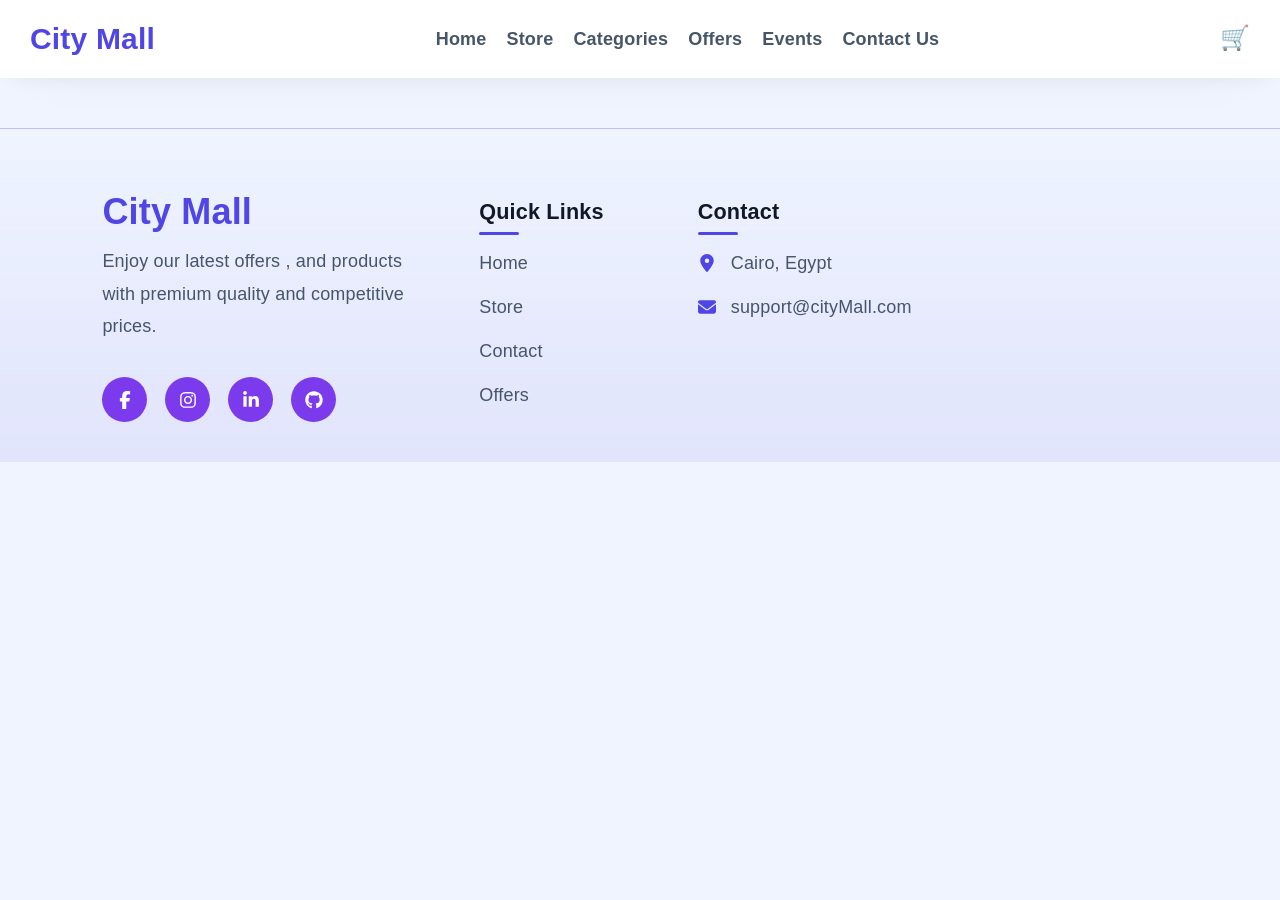
==== categories.html @ dbc6b51e "Update mall website" ====
<!doctype html>
<html lang="en" dir="ltr">
  <head>
    <meta charset="UTF-8" />
    <meta name="viewport" content="width=device-width, initial-scale=1.0" />
    <title>City Mall</title>
    <link rel="stylesheet" href="global.css" />
    <link rel="stylesheet" href="index.css">
    <link rel="icon" href="assets/logo.png" />
  </head>

  <body>
    <header>
      <nav class="navbar">
        <div class="logo"><h1>City Mall</h1></div>
        <ul>
            <li><a href="index.html" class="active">Home</a></li>
            <li><a href="Store.html">Store</a></li>
            <li><a href="Categories.html">Categories</a></li>
            <li><a href="Offers.html">Offers</a></li>
            <li><a href="Events.html">Events</a></li>
            <li><a href="contact.html"> Contact Us</a></li>
        </ul>
        <div><button class="cart-icon">🛒</button></div>
      </nav>
    </header>
    <!-- main -->
    <footer class="footer">
      <div class="footer-container">
        <div class="footer-col about">
          <h2 class="logo">City Mall</h2>
          <p>
            Enjoy our latest offers , and products with premium quality and
            competitive prices.
          </p>
          <div class="social-icons">
            <a href="#"
              ><svg
                stroke="currentColor"
                fill="currentColor"
                stroke-width="0"
                viewBox="0 0 320 512"
                height="1em"
                width="1em"
                xmlns="http://www.w3.org/2000/svg"
              >
                <path
                  d="M80 299.3V512H196V299.3h86.5l18-97.8H196V166.9c0-51.7 20.3-71.5 72.7-71.5c16.3 0 29.4 .4 37 1.2V7.9C291.4 4 256.4 0 236.2 0C129.3 0 80 50.5 80 159.4v42.1H14v97.8H80z"
                ></path></svg></a
            ><a href="#"
              ><svg
                stroke="currentColor"
                fill="currentColor"
                stroke-width="0"
                viewBox="0 0 448 512"
                height="1em"
                width="1em"
                xmlns="http://www.w3.org/2000/svg"
              >
                <path
                  d="M224.1 141c-63.6 0-114.9 51.3-114.9 114.9s51.3 114.9 114.9 114.9S339 319.5 339 255.9 287.7 141 224.1 141zm0 189.6c-41.1 0-74.7-33.5-74.7-74.7s33.5-74.7 74.7-74.7 74.7 33.5 74.7 74.7-33.6 74.7-74.7 74.7zm146.4-194.3c0 14.9-12 26.8-26.8 26.8-14.9 0-26.8-12-26.8-26.8s12-26.8 26.8-26.8 26.8 12 26.8 26.8zm76.1 27.2c-1.7-35.9-9.9-67.7-36.2-93.9-26.2-26.2-58-34.4-93.9-36.2-37-2.1-147.9-2.1-184.9 0-35.8 1.7-67.6 9.9-93.9 36.1s-34.4 58-36.2 93.9c-2.1 37-2.1 147.9 0 184.9 1.7 35.9 9.9 67.7 36.2 93.9s58 34.4 93.9 36.2c37 2.1 147.9 2.1 184.9 0 35.9-1.7 67.7-9.9 93.9-36.2 26.2-26.2 34.4-58 36.2-93.9 2.1-37 2.1-147.8 0-184.8zM398.8 388c-7.8 19.6-22.9 34.7-42.6 42.6-29.5 11.7-99.5 9-132.1 9s-102.7 2.6-132.1-9c-19.6-7.8-34.7-22.9-42.6-42.6-11.7-29.5-9-99.5-9-132.1s-2.6-102.7 9-132.1c7.8-19.6 22.9-34.7 42.6-42.6 29.5-11.7 99.5-9 132.1-9s102.7-2.6 132.1 9c19.6 7.8 34.7 22.9 42.6 42.6 11.7 29.5 9 99.5 9 132.1s2.7 102.7-9 132.1z"
                ></path></svg></a
            ><a href="#"
              ><svg
                stroke="currentColor"
                fill="currentColor"
                stroke-width="0"
                viewBox="0 0 448 512"
                height="1em"
                width="1em"
                xmlns="http://www.w3.org/2000/svg"
              >
                <path
                  d="M100.28 448H7.4V148.9h92.88zM53.79 108.1C24.09 108.1 0 83.5 0 53.8a53.79 53.79 0 0 1 107.58 0c0 29.7-24.1 54.3-53.79 54.3zM447.9 448h-92.68V302.4c0-34.7-.7-79.2-48.29-79.2-48.29 0-55.69 37.7-55.69 76.7V448h-92.78V148.9h89.08v40.8h1.3c12.4-23.5 42.69-48.3 87.88-48.3 94 0 111.28 61.9 111.28 142.3V448z"
                ></path></svg></a
            ><a href="#"
              ><svg
                stroke="currentColor"
                fill="currentColor"
                stroke-width="0"
                viewBox="0 0 496 512"
                height="1em"
                width="1em"
                xmlns="http://www.w3.org/2000/svg"
              >
                <path
                  d="M165.9 397.4c0 2-2.3 3.6-5.2 3.6-3.3.3-5.6-1.3-5.6-3.6 0-2 2.3-3.6 5.2-3.6 3-.3 5.6 1.3 5.6 3.6zm-31.1-4.5c-.7 2 1.3 4.3 4.3 4.9 2.6 1 5.6 0 6.2-2s-1.3-4.3-4.3-5.2c-2.6-.7-5.5.3-6.2 2.3zm44.2-1.7c-2.9.7-4.9 2.6-4.6 4.9.3 2 2.9 3.3 5.9 2.6 2.9-.7 4.9-2.6 4.6-4.6-.3-1.9-3-3.2-5.9-2.9zM244.8 8C106.1 8 0 113.3 0 252c0 110.9 69.8 205.8 169.5 239.2 12.8 2.3 17.3-5.6 17.3-12.1 0-6.2-.3-40.4-.3-61.4 0 0-70 15-84.7-29.8 0 0-11.4-29.1-27.8-36.6 0 0-22.9-15.7 1.6-15.4 0 0 24.9 2 38.6 25.8 21.9 38.6 58.6 27.5 72.9 20.9 2.3-16 8.8-27.1 16-33.7-55.9-6.2-112.3-14.3-112.3-110.5 0-27.5 7.6-41.3 23.6-58.9-2.6-6.5-11.1-33.3 2.6-67.9 20.9-6.5 69 27 69 27 20-5.6 41.5-8.5 62.8-8.5s42.8 2.9 62.8 8.5c0 0 48.1-33.6 69-27 13.7 34.7 5.2 61.4 2.6 67.9 16 17.7 25.8 31.5 25.8 58.9 0 96.5-58.9 104.2-114.8 110.5 9.2 7.9 17 22.9 17 46.4 0 33.7-.3 75.4-.3 83.6 0 6.5 4.6 14.4 17.3 12.1C428.2 457.8 496 362.9 496 252 496 113.3 383.5 8 244.8 8zM97.2 352.9c-1.3 1-1 3.3.7 5.2 1.6 1.6 3.9 2.3 5.2 1 1.3-1 1-3.3-.7-5.2-1.6-1.6-3.9-2.3-5.2-1zm-10.8-8.1c-.7 1.3.3 2.9 2.3 3.9 1.6 1 3.6.7 4.3-.7.7-1.3-.3-2.9-2.3-3.9-2-.6-3.6-.3-4.3.7zm32.4 35.6c-1.6 1.3-1 4.3 1.3 6.2 2.3 2.3 5.2 2.6 6.5 1 1.3-1.3.7-4.3-1.3-6.2-2.2-2.3-5.2-2.6-6.5-1zm-11.4-14.7c-1.6 1-1.6 3.6 0 5.9 1.6 2.3 4.3 3.3 5.6 2.3 1.6-1.3 1.6-3.9 0-6.2-1.4-2.3-4-3.3-5.6-2z"
                ></path></svg></a>
          </div>
        </div>
        <div class="footer-col">
          <h3>Quick Links</h3>
          <ul>
            <li><a href="index.html">Home</a></li>
            <li><a href="Store.html">Store</a></li>
            <li><a href="contact.html">Contact</a></li>
            <li><a href="Offers.html">Offers</a></li>
          </ul>
        </div>
        <div class="footer-col">
          <h3>Contact</h3>
          <ul class="contact-info">
            <li>
              <svg
                stroke="currentColor"
                fill="currentColor"
                stroke-width="0"
                viewBox="0 0 384 512"
                height="1em"
                width="1em"
                xmlns="http://www.w3.org/2000/svg"
              >
                <path
                  d="M215.7 499.2C267 435 384 279.4 384 192C384 86 298 0 192 0S0 86 0 192c0 87.4 117 243 168.3 307.2c12.3 15.3 35.1 15.3 47.4 0zM192 128a64 64 0 1 1 0 128 64 64 0 1 1 0-128z">
                </path></svg>Cairo, Egypt
            </li>
            <li>
              <svg
                stroke="currentColor"
                fill="currentColor"
                stroke-width="0"
                viewBox="0 0 512 512"
                height="1em"
                width="1em"
                xmlns="http://www.w3.org/2000/svg">
                <path d="M48 64C21.5 64 0 85.5 0 112c0 15.1 7.1 29.3 19.2 38.4L236.8 313.6c11.4 8.5 27 8.5 38.4 0L492.8 150.4c12.1-9.1 19.2-23.3 19.2-38.4c0-26.5-21.5-48-48-48L48 64zM0 176L0 384c0 35.3 28.7 64 64 64l384 0c35.3 0 64-28.7 64-64l0-208L294.4 339.2c-22.8 17.1-54 17.1-76.8 0L0 176z">
                </path>
              </svg>
                support@cityMall.com
            </li>
          </ul>
        </div>
      </div>
    </footer>
  </body>
</html>
---- global.css ----
:root {
  --primary: #4F46E5;
  --secondary: #2563EB;
  --accent: #7C3AED;
  --accent-soft: #EEF2FF;
  --accent-bg: rgba(79, 70, 229, 0.14);
  --accent-border: rgba(79, 70, 229, 0.22);

  --text: #475569;
  --text-h: #111827;
  --bg: #eff4ff;
  --surface-bg: #ffffff;
  --surface-strong: #f8fafc;
  --muted: #64748b;
  --border: rgba(15, 23, 42, 0.12);

  --shadow: rgba(15, 23, 42, 0.08) 0 24px 50px -32px, rgba(15, 23, 42, 0.06) 0 10px 18px -10px;

  --sans: "Inter", sans-serif;
  font: 18px/145% var(--sans);
  letter-spacing: 0.18px;
  color-scheme: light;
  color: var(--text);
  background: var(--bg);
  font-synthesis: none;
  text-rendering: optimizeLegibility;
  -webkit-font-smoothing: antialiased;
  -moz-osx-font-smoothing: grayscale;
}

@media (max-width: 1024px) {
 :root {
   font-size: 16px;   
 }
}

@media (prefers-color-scheme: dark) {
  :root {
    --text: #cbd5e1;
    --text-h: #f8fafc;
    --bg: #0f172a;
    --surface-bg: #111827;
    --surface-strong: #1e293b;
    --border: rgba(148, 163, 184, 0.18);
    --accent: #818cf8;
    --accent-soft: #111827;
    --accent-bg: rgba(129, 140, 248, 0.14);
    --accent-border: rgba(129, 140, 248, 0.22);
    --shadow: rgba(15, 23, 42, 0.35) 0 14px 28px -12px, rgba(15, 23, 42, 0.22) 0 8px 18px -8px;
  }
  #social .button-icon {
    filter: invert(1) brightness(2);
  }
}

*,
*::before,
*::after {
  margin: 0;
  padding: 0;
  box-sizing: border-box;
}
html{
    scroll-behavior: smooth;
}
body {
  min-height: 100vh;
  background: var(--bg);
  color: var(--text);
  font-family: var(--sans);

}
html, body {
    overflow-x: hidden;
}
main {
  min-height: 80vh;
  width: 100%;
  display: flex;
  flex-direction: column;
  align-items: center;
  background: var(--bg);
}


img {
  max-width: 100%;
  display: block;
}

button {
  font: inherit;
  border: none;
  background: none;
  cursor: pointer;
}

ul {
  list-style: none;
  display: flex;
}
a {
  text-decoration: none;
  color: inherit;
}

/* navbar */
.navbar{
    position: sticky;
    top: 0;
    left: 0;
    width: 100%;
    display: flex;
    justify-content: space-between;
    align-items: center;
    padding: 25px 30px;
    background-color: var(--surface-bg);
    box-shadow: var(--shadow);
    z-index: 999;
}

.navbar ul{
    list-style-type: none;
    display: flex;
    gap: 20px;
}
.navbar .logo h1{
    font-weight: bold;
    font-size: 30px;
    color: var(--primary);
}
.navbar a{
    position: relative;
    text-decoration: none;
    color: var(--text);
    font-weight: bold;
    transition: color 0.3s ease-in-out;
}
.navbar a::before{
    content: "";
    display: block;
    width: 0;
    height: 2px;
    position: absolute;
    bottom: -5px;
    left: 0;
    background-color: var(--text-h);
    transition: width 0.3s ease-in-out;
}
.navbar a:hover::before{
    width: 100%;
}
.navbar a:hover{
    color: var(--text-h);
}
.cart-icon{
    font-size: 24px;
    cursor: pointer;
    transition: all 0.3s ease-in-out;
}
.cart-icon:hover{
    rotate: 15deg;
    scale: 1.1;
    translate: 0 -5px;
    filter: brightness(1.1);
}
@media (max-width: 500px) {
    .navbar {
        flex-direction: column;
        gap: 15px;
        padding: 20px;
    }

    .navbar ul {
        flex-wrap: wrap;
        justify-content: center;
        gap: 12px;
    }

    .navbar .logo h1 {
        font-size: 1.8rem;
    }
}
/* footer */
.footer{
    margin-top:50px;
    background:linear-gradient(
        180deg,
        var(--bg),
        rgba(59,40,204,.08)
    );
    width: 100%;
    border-top:1px solid var(--accent-border);
    padding:70px 8% 40px;
}
@media screen and (min-width:1024px) {
    .footer-container{
        max-width:1400px;
        margin:auto;
        display:grid;
        grid-template-columns:2fr 1fr 1fr 1.3fr;
        gap:60px;
    }
    
}



.footer-col{
    display:flex;
    flex-direction:column;
}

.footer-col h3{
    color:var(--text-h);
    margin-bottom:25px;
    font-size:1.2rem;
    position:relative;

}

.footer-col h3::after{
    content:"";
    width:40px;
    height:3px;
    background:var(--primary);
    position:absolute;
    left:0;
    bottom:-10px;
    border-radius:10px;
}

.about p{
    margin-top:20px;
    line-height:1.8;
    max-width:350px;
}

.logo{
    color:var(--primary);
    font-size:2rem;
}

.footer-col ul{
    display:flex;
    flex-direction:column;
    gap:18px;
    list-style:none;
}

.footer-col a{
    text-decoration:none;
    color:var(--text);
    transition:.3s;
    width:fit-content;
}

.footer-col a::before{
    display:none;
}

.footer-col a:hover{
    color:var(--primary);
    transform:translateX(8px);
}

.social-icons{
    display:flex;
    gap:18px;
    margin-top:35px;
}

.social-icons a{
    width:45px;
    height:45px;
    display:flex;
    justify-content:center;
    align-items:center;
    border-radius:50%;
    background:var(--accent);
    color:var(--surface-bg);
    transition:.35s;
    font-size:18px;
}

.social-icons a:hover{
    background:var(--primary);
    color:white;
    transform:translateY(-8px) rotate(8deg);
    box-shadow:var(--shadow);
}

.contact-info li{
    display:flex;
    align-items:center;
    gap:15px;
    color:var(--text);
}

.contact-info svg{
    color:var(--primary);
    font-size:18px;
}

.copyright{
    padding:22px;
    text-align:center;
    border-top:1px solid var(--accent-border);
    background:var(--bg);
    color:var(--text);
}
---- index.css ----
.hero{
    min-height: 70vh;
    display: flex;
    flex-direction: column;
    align-items: center;
    justify-content: center;
    gap: 1rem;
    background: url("mall.webp");
    background-size: cover;
    background-position: center;
    width: 100%;
    color: var(--text-h);
    
}

.hero-text {
    background-color: var(--bg);
    padding: 30px 40px;
    border-radius: 2rem;
    line-height: 1.6;

}

.btn{
    background-color: var(--secondary);
    padding: 10px 20px;
    border-radius: 4rem;
    transition: all .3s ease-in-out;

}
.btn:hover{
    background-color: var(--primary);
    translate: 0 -5px;
    scale: 1.1;
}
/* ===== Sections ===== */
.brands {
    padding: 80px 0;
    background: var(--surface-strong);
    text-align: center;
}

.brands h2 {
    color: var(--text-h);
    margin-bottom: .5rem;
}

.brands p {
    color: var(--muted);
    margin-bottom: 3rem;
}

.slider {
    overflow-x: hidden;
    position: relative;
    padding-top: 1rem;
    margin: 1rem auto;
}

.brand-logos {
    display: flex;
    /* width: max-content; */
    gap: 1.5rem;

    animation: scroll 20s linear infinite;
}

.brand-logo {
    width: 300px;
    height: 180px;

    flex-shrink: 0;

    display: flex;
    justify-content: center;
    align-items: center;

    background: var(--surface-bg);
    border: 1px solid var(--border);
    border-radius: 20px;
    box-shadow: var(--shadow);

    transition: .3s;
}

.brand-logo:hover {
    transform: translateY(-6px);
    border-color: var(--accent);
}

.brand-logo img {
    width: 80px;
    height: 80px;
    object-fit: contain;
}

@keyframes scroll {
    from {
        transform: translateX(0);
    }

    to {
        transform: translateX(-50%);
    }
}/* video section */
.video-section{
    padding: 80px 10%;
    text-align: center;
    display: flex;
    flex-direction: column;
    align-items: center;
    gap: 1rem;
    background: var(--surface-bg);
}
video {
    width: 100%;
    max-width: 800px;
    border-radius: 20px;
    box-shadow: var(--shadow);
    margin-bottom: 1rem;}
/* sections */


.featured-stores,
.offers-preview,
.offers-grid,
.events-preview{
    padding: 30px 0;
    text-align: center;

}
.featured-stores h2,
.offers-preview h2,
.events-preview h2{
    color: var(--text-h);
    margin-bottom: 1rem;
}
/* cards */

.stores-grid,
.offers-grid,
.events-grid {
    display: flex;
    flex-wrap: wrap;
    justify-content: center;
    width: clamp(300px, 100%, 1200px);
    gap: 25px;
    margin: 0 auto ;
    margin-top: 40px;
}

.store-card,
.offer-card,
.event-card {
    background: var(--surface-strong);
    border-radius: 15px;
    padding: 20px;
    text-align: center;
    box-shadow: var(--shadow);
    transition: .3s;
}

.store-card:hover,
.offer-card:hover,
.event-card:hover {
    transform: translateY(-8px);
}

.store-card img {
    width: 100%;
    height: 220px;
    object-fit: cover;
    border-radius: 10px;
}
/* additions */
.discount{
    color: var(--accent);
    font-size: 1.2rem;
    text-decoration: line-through;
}

/* ::after */
.featured-stores::after,
.offers-preview::after{
    content: "";
    display: block;
    width: 40%;
    height: .1rem;
    background-color: var(--primary);
    margin: 0 auto;
    margin-top: 1rem;
}
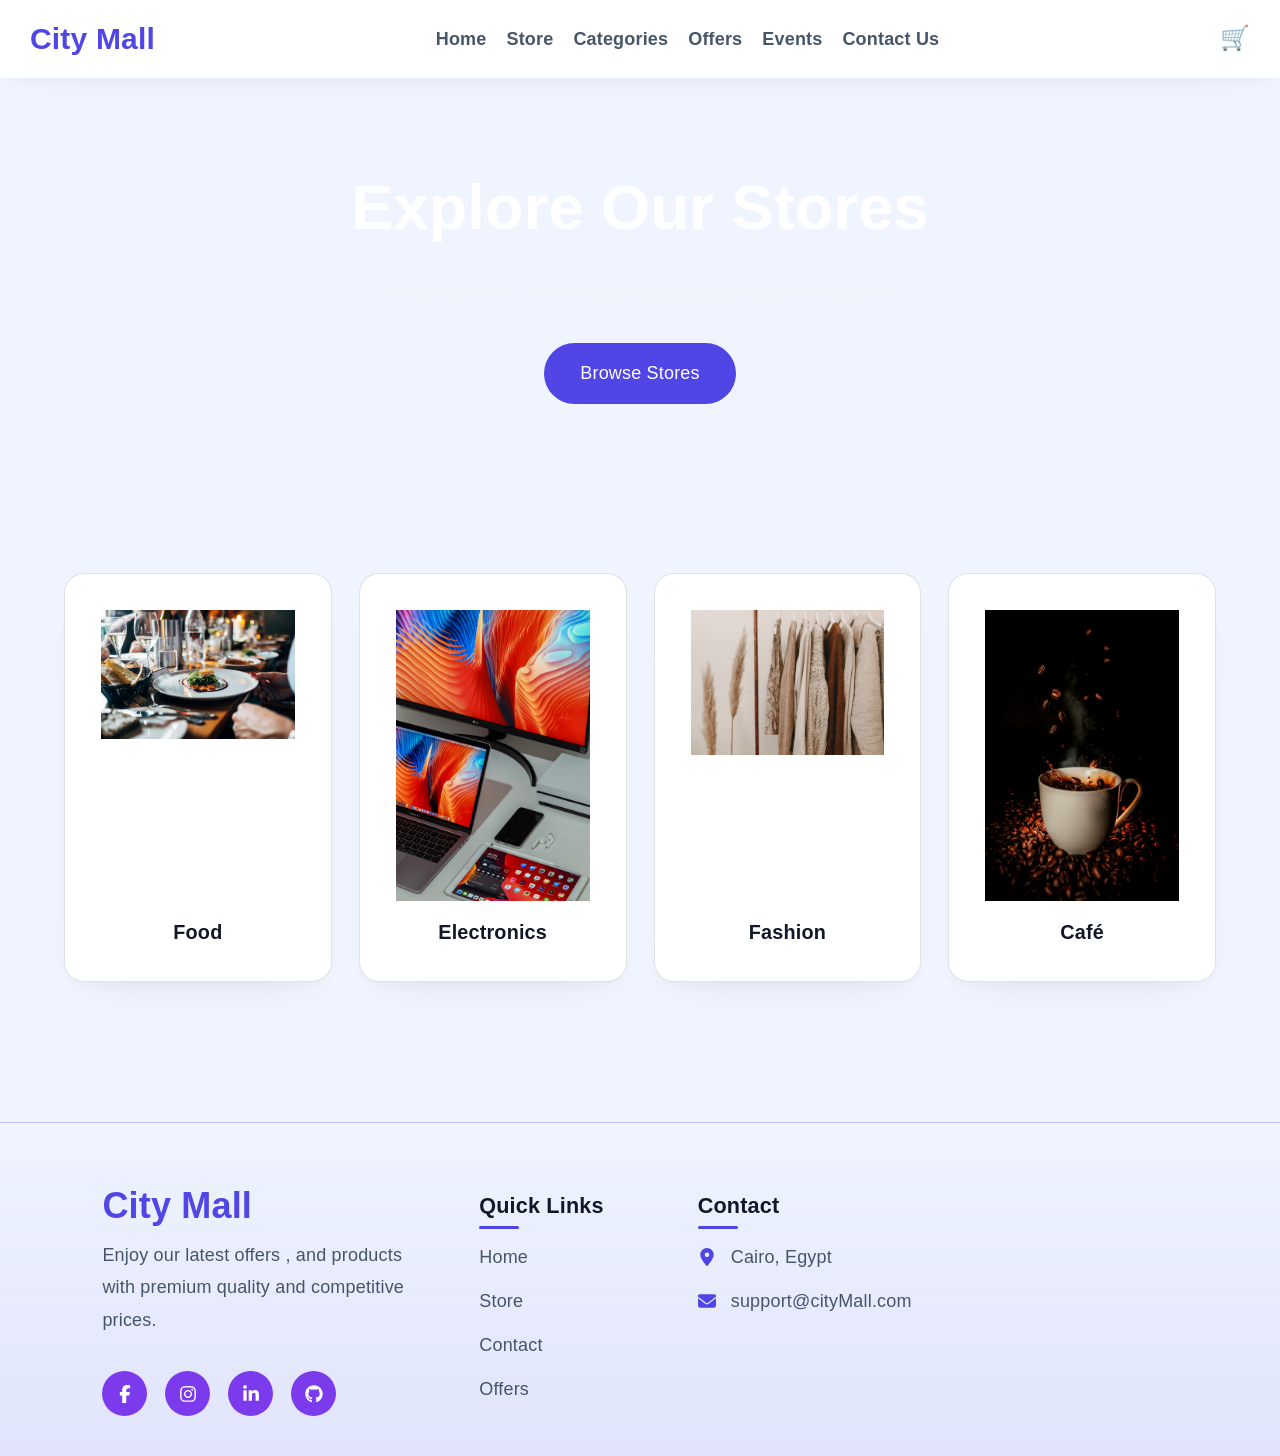
==== commit 7245be1c: "fixed animation bug , aded category page" ====
--- a/categories.html
+++ b/categories.html
@@ -6,6 +6,7 @@
     <title>City Mall</title>
     <link rel="stylesheet" href="global.css" />
     <link rel="stylesheet" href="index.css">
+    <link rel="stylesheet" href="categories.css">
     <link rel="icon" href="assets/logo.png" />
   </head>
 
@@ -15,16 +16,46 @@
         <div class="logo"><h1>City Mall</h1></div>
         <ul>
             <li><a href="index.html" class="active">Home</a></li>
-            <li><a href="Store.html">Store</a></li>
-            <li><a href="Categories.html">Categories</a></li>
-            <li><a href="Offers.html">Offers</a></li>
-            <li><a href="Events.html">Events</a></li>
+            <li><a href="store.html">Store</a></li>
+            <li><a href="categories.html">Categories</a></li>
+            <li><a href="offers.html">Offers</a></li>
+            <li><a href="events.html">Events</a></li>
             <li><a href="contact.html"> Contact Us</a></li>
         </ul>
         <div><button class="cart-icon">🛒</button></div>
       </nav>
     </header>
     <!-- main -->
+    <main>
+      <section class="store-hero">
+        <div class="hero-text">
+            <h1>Explore Our Stores</h1>
+            <p>
+                Discover fashion, electronics, restaurants, cafés and much more.
+            </p>
+            <a href="#stores" class="btn">Browse Stores</a>
+        </div>
+      </section>
+      <section class="store-categories">
+        <div class="category-card">
+            <img src="assets/food.jpg" alt="Food">
+            <h3>Food</h3>
+        </div>
+        <div class="category-card">
+            <img src="assets/electronics.jpg" alt="Electronics">
+            <h3>Electronics</h3>
+        </div>
+        <div class="category-card">
+            <img src="assets/fashion.jpg" alt="Fashion">
+            <h3>Fashion</h3>
+        </div>
+        <div class="category-card">
+            <img src="assets/cafe.jpg" alt="Café">
+            <h3>Café</h3>
+        </div>
+      </section>
+
+    </main>
     <footer class="footer">
       <div class="footer-container">
         <div class="footer-col about">
--- a/global.css
+++ b/global.css
@@ -70,9 +70,9 @@
   font-family: var(--sans);
 
 }
-html, body {
+/* html, body {
     overflow-x: hidden;
-}
+} */
 main {
   min-height: 80vh;
   width: 100%;
--- a/index.css
+++ b/index.css
@@ -1,5 +1,6 @@
 .hero{
     min-height: 70vh;
+    width: 100%;
     display: flex;
     flex-direction: column;
     align-items: center;
@@ -7,8 +8,6 @@
     gap: 1rem;
     background: url("mall.webp");
     background-size: cover;
-    background-position: center;
-    width: 100%;
     color: var(--text-h);
     
 }
@@ -21,20 +20,21 @@
 
 }
 
-.btn{
+.hero .btn{
     background-color: var(--secondary);
     padding: 10px 20px;
     border-radius: 4rem;
     transition: all .3s ease-in-out;
 
 }
-.btn:hover{
+.hero .btn:hover{
     background-color: var(--primary);
     translate: 0 -5px;
     scale: 1.1;
 }
 /* ===== Sections ===== */
 .brands {
+    width: 100%;
     padding: 80px 0;
     background: var(--surface-strong);
     text-align: center;
@@ -50,26 +50,34 @@
     margin-bottom: 3rem;
 }
 
-.slider {
-    overflow-x: hidden;
-    position: relative;
-    padding-top: 1rem;
-    margin: 1rem auto;
-}
-
-.brand-logos {
-    display: flex;
-    /* width: max-content; */
-    gap: 1.5rem;
-
-    animation: scroll 20s linear infinite;
-}
-
+.slider{
+    width: 90%;
+    margin: 0 auto;
+    overflow: hidden;
+}
+.slider::-webkit-scrollbar {
+    display: none;
+}
+.slider{
+    display: flex;
+
+}
+.brand-logos{
+    display: flex;
+    gap: 1rem;
+}
+.group{
+    display: flex;
+    gap: 1rem;
+    min-width: max-content;
+    animation: scroll 8s linear infinite;
+
+}
 .brand-logo {
-    width: 300px;
+    width: 350px;
+    min-width: 300px;
     height: 180px;
-
-    flex-shrink: 0;
+    /* flex-shrink: 0; */
 
     display: flex;
     justify-content: center;
@@ -100,9 +108,10 @@
     }
 
     to {
-        transform: translateX(-50%);
+        transform: translateX(-100%);
     }
-}/* video section */
+}
+/* video section */
 .video-section{
     padding: 80px 10%;
     text-align: center;
@@ -181,12 +190,13 @@
 
 /* ::after */
 .featured-stores::after,
-.offers-preview::after{
+.offers-preview::after,
+.video-section:after{
     content: "";
     display: block;
-    width: 40%;
-    height: .1rem;
-    background-color: var(--primary);
+    width: 70%;
+    height: .15rem;
+    background-color: var(--pri);
     margin: 0 auto;
     margin-top: 1rem;
 }
--- a/categories.css
+++ b/categories.css
@@ -0,0 +1,99 @@
+/* ===========================
+   Store Hero
+=========================== */
+
+.store-hero{
+    min-height: 45vh;
+
+    display: flex;
+    justify-content: center;
+    align-items: center;
+
+    text-align: center;
+    background-size: cover;
+    background-position: center;
+}
+
+.store-hero .hero-text{
+    max-width: 700px;
+
+    color: white;
+
+    background: rgba(255,255,255,.08);
+    backdrop-filter: blur(10px);
+
+    padding: 2rem 3rem;
+    border-radius: 20px;
+}
+
+.store-hero h1{
+    font-size: clamp(2rem,5vw,3.5rem);
+    margin-bottom: 1rem;
+}
+
+.store-hero p{
+    line-height: 1.7;
+    margin-bottom: 2rem;
+    color: #f1f5f9;
+}
+
+.store-hero .btn{
+    display: inline-block;
+
+    background: var(--primary);
+    color: white;
+
+    padding: .9rem 2rem;
+    border-radius: 999px;
+
+    transition: .3s;
+}
+
+.store-hero .btn:hover{
+    background: var(--accent);
+    transform: translateY(-4px);
+}
+
+/* ===========================
+   Categories
+=========================== */
+
+.store-categories{
+    width: min(1200px,90%);
+    margin: 5rem auto;
+
+    display: grid;
+    grid-template-columns: repeat(auto-fit,minmax(180px,1fr));
+    gap: 1.5rem;
+}
+
+.category-card{
+    background: var(--surface-bg);
+    border: 1px solid var(--border);
+    border-radius: 20px;
+    padding: 2rem;
+    display: flex;
+    flex-direction: column;
+    justify-content: space-between;
+    text-align: center;
+    box-shadow: var(--shadow);
+    transition: .3s;
+    cursor: pointer;
+}
+
+.category-card:hover{
+    transform: translateY(-8px);
+    border-color: var(--accent);
+    background: var(--accent-soft);
+}
+
+.category-card img{
+    width: 100%;
+    object-fit: contain;
+    margin-bottom: 1rem;
+}
+
+.category-card h3{
+    color: var(--text-h);
+    font-size: 1.1rem;
+}
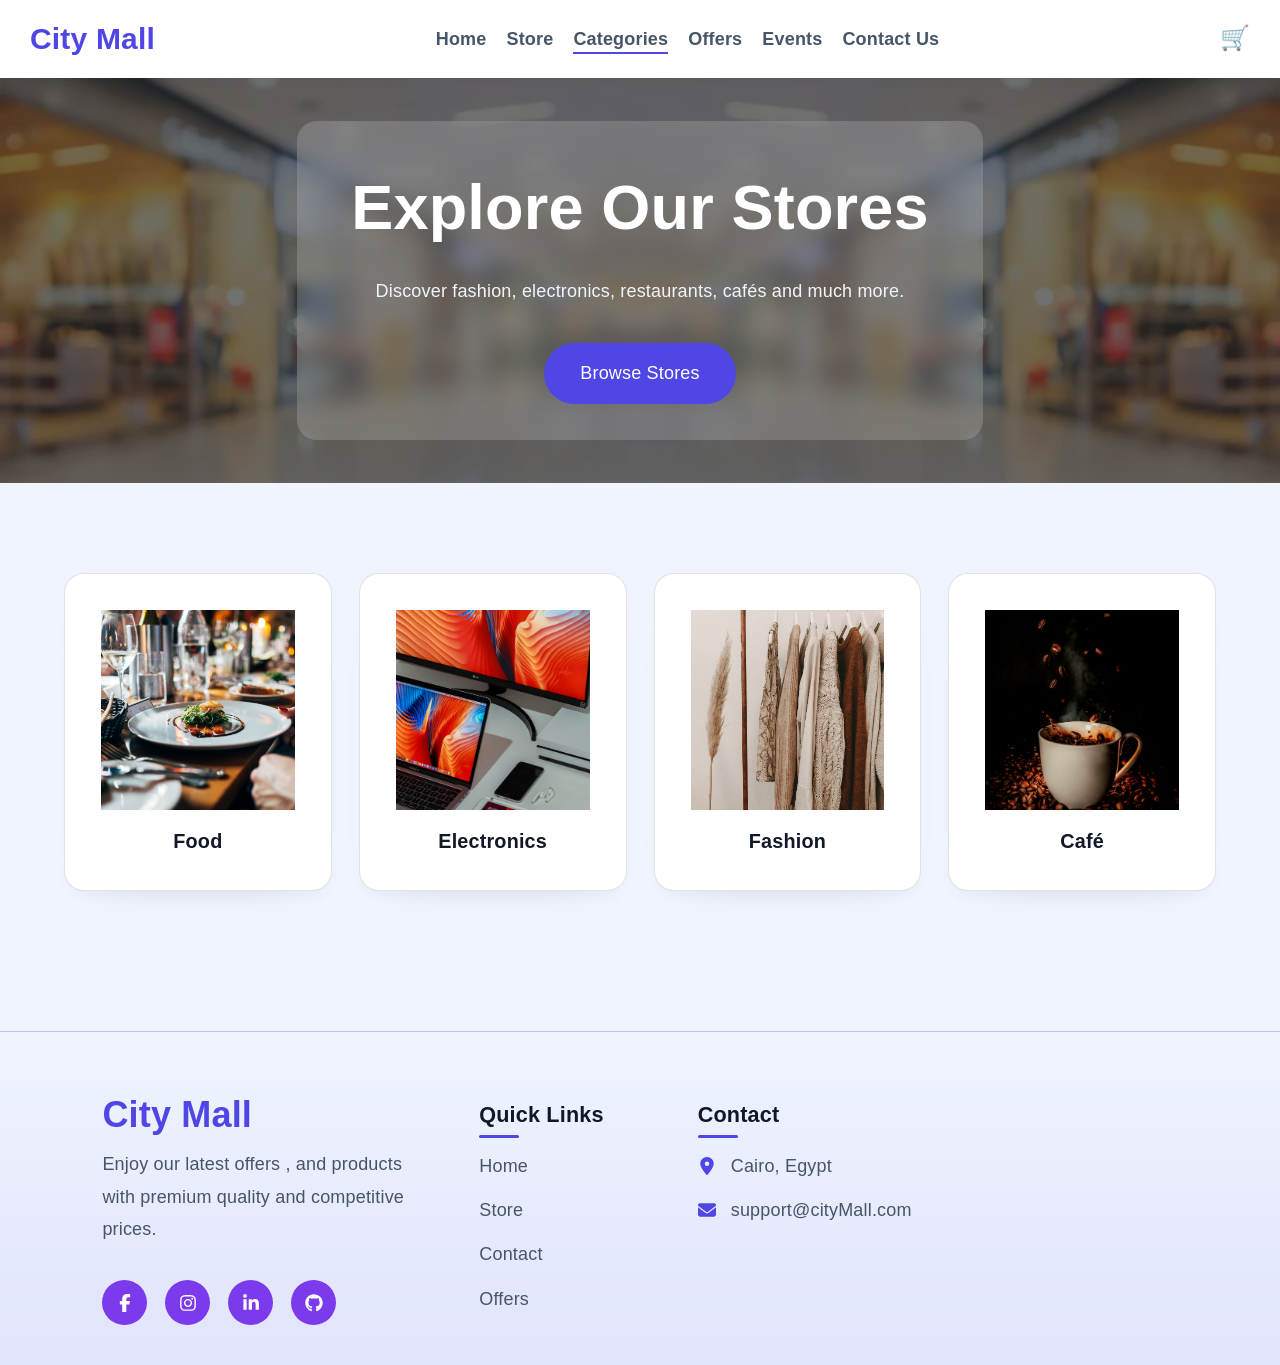
==== commit d0d4f7bb: "fixed navbar link , added active effect" ====
--- a/categories.html
+++ b/categories.html
@@ -5,8 +5,8 @@
     <meta name="viewport" content="width=device-width, initial-scale=1.0" />
     <title>City Mall</title>
     <link rel="stylesheet" href="global.css" />
+    <link rel="stylesheet" href="categories.css">
     <link rel="stylesheet" href="index.css">
-    <link rel="stylesheet" href="categories.css">
     <link rel="icon" href="assets/logo.png" />
   </head>
 
@@ -15,12 +15,12 @@
       <nav class="navbar">
         <div class="logo"><h1>City Mall</h1></div>
         <ul>
-            <li><a href="index.html" class="active">Home</a></li>
+            <li><a href="index.html" >Home</a></li>
             <li><a href="store.html">Store</a></li>
-            <li><a href="categories.html">Categories</a></li>
+            <li><a href="categories.html"class="active">Categories</a></li>
             <li><a href="offers.html">Offers</a></li>
             <li><a href="events.html">Events</a></li>
-            <li><a href="contact.html"> Contact Us</a></li>
+            <li><a href="contact.html" > Contact Us</a></li>
         </ul>
         <div><button class="cart-icon">🛒</button></div>
       </nav>
--- a/global.css
+++ b/global.css
@@ -13,7 +13,6 @@
   --surface-strong: #f8fafc;
   --muted: #64748b;
   --border: rgba(15, 23, 42, 0.12);
-
   --shadow: rgba(15, 23, 42, 0.08) 0 24px 50px -32px, rgba(15, 23, 42, 0.06) 0 10px 18px -10px;
 
   --sans: "Inter", sans-serif;
@@ -70,9 +69,7 @@
   font-family: var(--sans);
 
 }
-/* html, body {
-    overflow-x: hidden;
-} */
+
 main {
   min-height: 80vh;
   width: 100%;
@@ -144,10 +141,18 @@
     position: absolute;
     bottom: -5px;
     left: 0;
-    background-color: var(--text-h);
+    background-color: var(--primary);
     transition: width 0.3s ease-in-out;
 }
-.navbar a:hover::before{
+.navbar a:hover::before,
+.navbar a.active::before{
+    content: "";
+    display: block;
+    width: 100%;
+    height: 2px;
+    position: absolute;
+    bottom: -5px;
+    left: 0;
     width: 100%;
 }
 .navbar a:hover{
--- a/categories.css
+++ b/categories.css
@@ -1,14 +1,12 @@
-/* ===========================
-   Store Hero
-=========================== */
+/*Store Hero*/
 
 .store-hero{
     min-height: 45vh;
-
     display: flex;
     justify-content: center;
     align-items: center;
-
+    background: linear-gradient(rgba(0, 0, 0, 0.55), rgba(0, 0, 0, 0.55)), url("mall.webp");
+    width: 100%;
     text-align: center;
     background-size: cover;
     background-position: center;
@@ -16,12 +14,9 @@
 
 .store-hero .hero-text{
     max-width: 700px;
-
     color: white;
-
-    background: rgba(255,255,255,.08);
+    background: rgba(255, 255, 255, 0.167);
     backdrop-filter: blur(10px);
-
     padding: 2rem 3rem;
     border-radius: 20px;
 }
@@ -39,13 +34,10 @@
 
 .store-hero .btn{
     display: inline-block;
-
     background: var(--primary);
     color: white;
-
     padding: .9rem 2rem;
     border-radius: 999px;
-
     transition: .3s;
 }
 
@@ -54,14 +46,11 @@
     transform: translateY(-4px);
 }
 
-/* ===========================
-   Categories
-=========================== */
+/*  Categories */
 
 .store-categories{
     width: min(1200px,90%);
     margin: 5rem auto;
-
     display: grid;
     grid-template-columns: repeat(auto-fit,minmax(180px,1fr));
     gap: 1.5rem;
@@ -89,7 +78,8 @@
 
 .category-card img{
     width: 100%;
-    object-fit: contain;
+    height: 200px;
+    object-fit: cover;
     margin-bottom: 1rem;
 }
 
--- a/index.css
+++ b/index.css
@@ -13,7 +13,8 @@
 }
 
 .hero-text {
-    background-color: var(--bg);
+    background: rgba(57, 89, 216, 0.244);
+
     padding: 30px 40px;
     border-radius: 2rem;
     line-height: 1.6;
@@ -63,6 +64,7 @@
 
 }
 .brand-logos{
+    padding: 1rem 0;
     display: flex;
     gap: 1rem;
 }
@@ -73,6 +75,7 @@
     animation: scroll 8s linear infinite;
 
 }
+
 .brand-logo {
     width: 350px;
     min-width: 300px;
